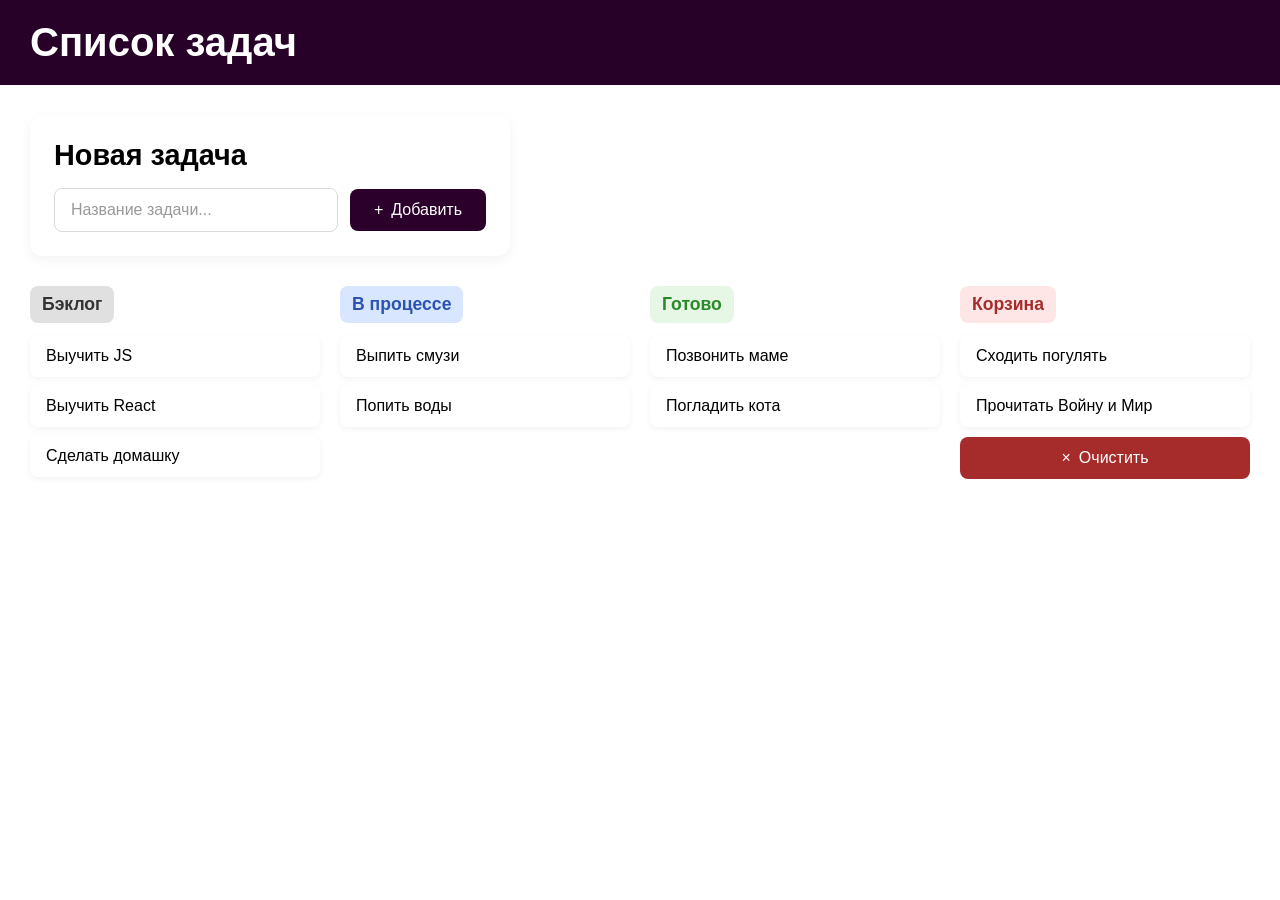
==== index.html @ 72e5e0a4 "a static page" ====
<!DOCTYPE html>
<html lang="ru">
<head>
  <meta charset="UTF-8" />
  <meta name="viewport" content="width=device-width, initial-scale=1.0" />
  <title>Список задач</title>
  <link rel="stylesheet" href="styles.css">
</head>
<body>
  <header>
    Список задач
  </header>
  <div class="container">
    <div class="new-task-card">
      <h2>Новая задача</h2>
      <div class="input-group">
        <input type="text" class="task-input" placeholder="Название задачи..." />
        <button class="add-button">
          <span>+</span>
          Добавить
        </button>
      </div>
    </div>
    <div class="columns">
      <!-- Бэклог -->
      <div class="column">
        <div class="column-header backlog">Бэклог</div>
        <div class="task-item">Выучить JS</div>
        <div class="task-item">Выучить React</div>
        <div class="task-item">Сделать домашку</div>
      </div>
      <!-- В процессе -->
      <div class="column">
        <div class="column-header in-progress">В процессе</div>
        <div class="task-item">Выпить смузи</div>
        <div class="task-item">Попить воды</div>
      </div>
      <!-- Готово -->
      <div class="column">
        <div class="column-header done">Готово</div>
        <div class="task-item">Позвонить маме</div>
        <div class="task-item">Погладить кота</div>
      </div>
      <!-- Корзина -->
      <div class="column">
        <div class="column-header trash">Корзина</div>
        <div class="task-item">Сходить погулять</div>
        <div class="task-item">Прочитать Войну и Мир</div>
        <button class="clear-button">
          <span>×</span>
          Очистить
        </button>
      </div>
    </div>
  </div>
</body>
</html>
---- styles.css ----
* {
  margin: 0;
  padding: 0;
  box-sizing: border-box;
  font-family: 'Segoe UI', Tahoma, Geneva, Verdana, sans-serif;
}
body {
  background-color: white;
  color: black;
}
header {
  background-color: rgb(39, 1, 39);
  color: white;
  padding: 20px 30px;
  font-size: 2.5rem;
  font-weight: bold;
  text-align: left;
}
.container {
  max-width: 1400px;
  margin: 0 auto;
  padding: 30px;
}
.new-task-card {
  background-color: white;
  border-radius: 12px;
  padding: 24px;
  box-shadow: 0 4px 12px rgba(0, 0, 0, 0.05);
  margin-bottom: 30px;
  width: 30rem; 
}
.new-task-card h2 {
  font-size: 1.8rem;
  margin-bottom: 16px;
  font-weight: 600;
}
.input-group {
  display: flex;
  gap: 12px;
  align-items: center;
}
.task-input {
  flex: 1;
  padding: 12px 16px;
  border: 1px solid #d9d9d9;
  border-radius: 8px;
  font-size: 1rem;
  outline: none;
}
.task-input::placeholder {
  color: #999;
}
.add-button {
  background-color: rgb(43, 1, 43);
  color: white;
  border: none;
  border-radius: 8px;
  padding: 12px 24px;
  font-size: 1rem;
  cursor: pointer;
  font-weight: 500;
  display: flex;
  align-items: center;
  gap: 8px;
}
.add-button:hover {
  background-color: rgb(48, 2, 48);
}
.columns {
  display: grid;
  grid-template-columns: repeat(4, 1fr);
  gap: 20px;
  margin-top: 20px;
}
.column-header {
  font-size: 1.1rem;
  font-weight: 600;
  padding: 8px 12px;
  border-radius: 8px;
  margin-bottom: 12px;
  text-align: center;
  width: fit-content;
}
.backlog {
  background-color: #e0e0e0;
  color: #333;
}
.in-progress {
  background-color: #d8e6ff;
  color: #2a53b2;
}
.done {
  background-color: #e6f7e6;
  color: #2a8a2a;
}
.trash {
  background-color: #ffe6e6;
  color: #a62c2c;
}
.task-item {
  background-color: white;
  border-radius: 8px;
  padding: 12px 16px;
  margin-bottom: 8px;
  box-shadow: 0 2px 6px rgba(0, 0, 0, 0.05);
  transition: transform 0.2s ease;
}
.task-item:hover {
  transform: translateY(-2px);
}
.backlog .task-item {
  border-left: 4px solid #e0e0e0;
}
.in-progress .task-item {
  border-left: 4px solid #d8e6ff;
}
.done .task-item {
  border-left: 4px solid #e6f7e6;
}
.trash .task-item {
  border-left: 4px solid #ffe6e6;
}
.clear-button {
  background-color: #a62c2c;
  color: white;
  border: none;
  border-radius: 8px;
  padding: 12px 24px;
  font-size: 1rem;
  cursor: pointer;
  display: flex;
  align-items: center;
  justify-content: center;
  gap: 8px;
  margin-top: 10px;
  width: 100%;
}
.clear-button:hover {
  background-color: #8b1e1e;
}
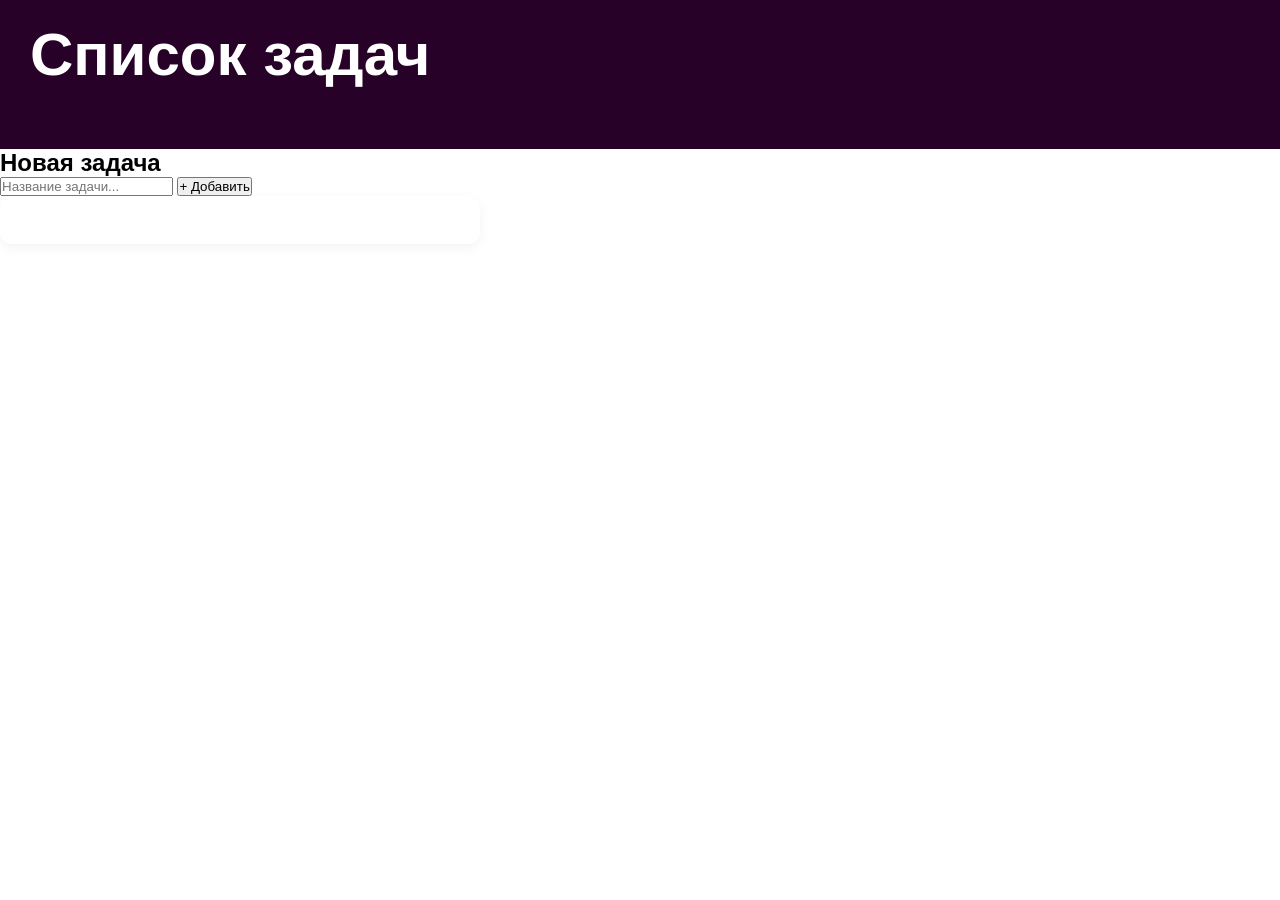
==== commit 0542a8ed: "class work 3" ====
--- a/index.html
+++ b/index.html
@@ -1,57 +1,23 @@
 <!DOCTYPE html>
-<html lang="ru">
+<html lang="en">
 <head>
-  <meta charset="UTF-8" />
-  <meta name="viewport" content="width=device-width, initial-scale=1.0" />
-  <title>Список задач</title>
-  <link rel="stylesheet" href="styles.css">
+  <meta charset="UTF-8">
+  <meta name="viewport" content="width=device-width, initial-scale=1.0">
+  <title>Nyirenda Nathanael</title>
+  <link rel="stylesheet" href="style/styles/normalize.css">
+  <link rel="stylesheet" href="style/style.css">
+
 </head>
 <body>
-  <header>
-    Список задач
-  </header>
-  <div class="container">
-    <div class="new-task-card">
-      <h2>Новая задача</h2>
-      <div class="input-group">
-        <input type="text" class="task-input" placeholder="Название задачи..." />
-        <button class="add-button">
-          <span>+</span>
-          Добавить
-        </button>
-      </div>
-    </div>
-    <div class="columns">
-      <!-- Бэклог -->
-      <div class="column">
-        <div class="column-header backlog">Бэклог</div>
-        <div class="task-item">Выучить JS</div>
-        <div class="task-item">Выучить React</div>
-        <div class="task-item">Сделать домашку</div>
-      </div>
-      <!-- В процессе -->
-      <div class="column">
-        <div class="column-header in-progress">В процессе</div>
-        <div class="task-item">Выпить смузи</div>
-        <div class="task-item">Попить воды</div>
-      </div>
-      <!-- Готово -->
-      <div class="column">
-        <div class="column-header done">Готово</div>
-        <div class="task-item">Позвонить маме</div>
-        <div class="task-item">Погладить кота</div>
-      </div>
-      <!-- Корзина -->
-      <div class="column">
-        <div class="column-header trash">Корзина</div>
-        <div class="task-item">Сходить погулять</div>
-        <div class="task-item">Прочитать Войну и Мир</div>
-        <button class="clear-button">
-          <span>×</span>
-          Очистить
-        </button>
-      </div>
-    </div>
-  </div>
+  <section class="app">
+    <header></header>
+    <main>
+      <section class="form-container"></section>
+      <section class="new-task-card"></section>
+      <section class="input-group"></section>
+    </main>
+  </section>
+
+  <script type="module" src="src/main.js"></script>
 </body>
 </html>
--- a/style/style.css
+++ b/style/style.css
@@ -0,0 +1,141 @@
+* {
+  margin: 0;
+  padding: 0;
+  box-sizing: border-box;
+  font-family: sans-serif;
+}
+body {
+  background-color: white;
+  color: black;
+}
+
+header {
+  background-color: rgb(39, 1, 39);
+  color: white;
+  padding: 20px 30px;
+  font-size: 2.5rem;
+  font-weight: bold;
+  text-align: left;
+}
+.container {
+  max-width: 1400px;
+  margin: 0 auto;
+  padding: 30px;
+}
+.new-task-card {
+  background-color: white;
+  border-radius: 12px;
+  padding: 24px;
+  box-shadow: 0 4px 12px rgba(0, 0, 0, 0.05);
+  margin-bottom: 30px;
+  width: 30rem; 
+}
+.new-task-card h2 {
+  font-size: 1.8rem;
+  margin-bottom: 16px;
+  font-weight: 600;
+}
+.input-group {
+  display: flex;
+  gap: 12px;
+  align-items: center;
+}
+.task-input {
+  flex: 1;
+  padding: 12px 16px;
+  border: 1px solid #d9d9d9;
+  border-radius: 8px;
+  font-size: 1rem;
+  outline: none;
+}
+.task-input::placeholder {
+  color: #999;
+}
+.add-button {
+  background-color: rgb(43, 1, 43);
+  color: white;
+  border: none;
+  border-radius: 8px;
+  padding: 12px 24px;
+  font-size: 1rem;
+  cursor: pointer;
+  font-weight: 500;
+  display: flex;
+  align-items: center;
+  gap: 8px;
+}
+.add-button:hover {
+  background-color: rgb(48, 2, 48);
+}
+.columns {
+  display: grid;
+  grid-template-columns: repeat(4, 1fr);
+  gap: 20px;
+  margin-top: 20px;
+}
+.column-header {
+  font-size: 1.1rem;
+  font-weight: 600;
+  padding: 8px 12px;
+  border-radius: 8px;
+  margin-bottom: 12px;
+  text-align: center;
+  width: fit-content;
+}
+.backlog {
+  background-color: #e0e0e0;
+  color: #333;
+}
+.in-progress {
+  background-color: #d8e6ff;
+  color: #2a53b2;
+}
+.done {
+  background-color: #e6f7e6;
+  color: #2a8a2a;
+}
+.trash {
+  background-color: #ffe6e6;
+  color: #a62c2c;
+}
+.task-item {
+  background-color: white;
+  border-radius: 8px;
+  padding: 12px 16px;
+  margin-bottom: 8px;
+  box-shadow: 0 2px 6px rgba(0, 0, 0, 0.05);
+  transition: transform 0.2s ease;
+}
+.task-item:hover {
+  transform: translateY(-2px);
+}
+.backlog .task-item {
+  border-left: 4px solid #e0e0e0;
+}
+.in-progress .task-item {
+  border-left: 4px solid #d8e6ff;
+}
+.done .task-item {
+  border-left: 4px solid #e6f7e6;
+}
+.trash .task-item {
+  border-left: 4px solid #ffe6e6;
+}
+.clear-button {
+  background-color: #a62c2c;
+  color: white;
+  border: none;
+  border-radius: 8px;
+  padding: 12px 24px;
+  font-size: 1rem;
+  cursor: pointer;
+  display: flex;
+  align-items: center;
+  justify-content: center;
+  gap: 8px;
+  margin-top: 10px;
+  width: 100%;
+}
+.clear-button:hover {
+  background-color: #8b1e1e;
+}
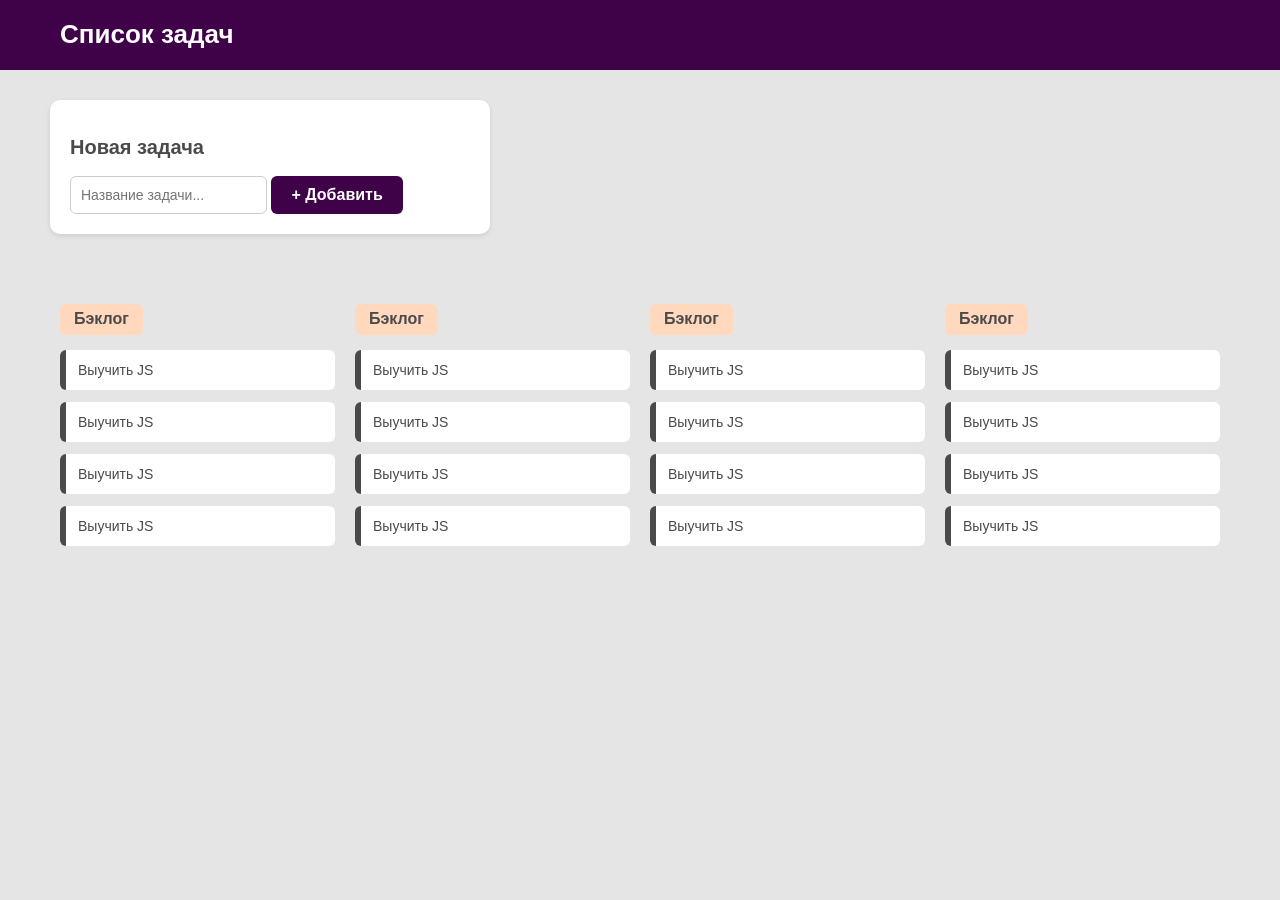
==== commit 2016d3bb: "lab3 work uploaded" ====
--- a/index.html
+++ b/index.html
@@ -5,7 +5,7 @@
   <meta name="viewport" content="width=device-width, initial-scale=1.0">
   <title>Nyirenda Nathanael</title>
   <link rel="stylesheet" href="style/styles/normalize.css">
-  <link rel="stylesheet" href="style/style.css">
+  <link rel="stylesheet" href="style/styles/style.css">
 
 </head>
 <body>
@@ -13,8 +13,7 @@
     <header></header>
     <main>
       <section class="form-container"></section>
-      <section class="new-task-card"></section>
-      <section class="input-group"></section>
+      <section class="task-board"></section>
     </main>
   </section>
 
--- a/style/styles/style.css
+++ b/style/styles/style.css
@@ -0,0 +1,178 @@
+body {
+  font-family: Arial, sans-serif;
+  background: #e6e5e5;
+  color: #4a4a4a;
+}
+
+.form-container {
+  padding: 20px 40px; 
+}
+
+.task-board {
+  padding: 20px 40px; 
+}
+
+/*  Шапка  */
+.header {
+  background: #3f0148;
+  padding: 20px 60px;
+  text-align: left;
+}
+
+.title {
+  color: #fff;
+  margin: 0;
+  font-size: 26px;
+  font-weight: bold;
+}
+
+.main {
+  padding: 20px 40px;
+}
+
+/* Форма добавления  */
+.add-task-form {
+  background: #fff;
+  padding: 20px;
+  margin: 10px;
+  width: 100%;
+  max-width: 400px;
+  border-radius: 10px;
+  box-shadow: 0 2px 5px rgba(0,0,0,0.1);
+}
+
+.add-task-form_title {
+  font-weight: bold;
+  font-size: 20px;
+  margin-right: 12px;
+}
+
+.add-task-form_row {
+  display: flex;
+  align-items: center;
+  gap: 10px;
+}
+
+.add-task-form_input {
+  flex: 1;
+  padding: 10px;
+  border: 1px solid #ccc;
+  border-radius: 6px;
+  font-size: 14px;
+}
+
+.add-task-form_input:focus {
+  outline: none;
+  border-color: #3f0148;
+  box-shadow: 0 0 5px rgba(47, 128, 237, 0.4);
+}
+
+.add-task-form_submit {
+  flex-shrink: 0;
+  background: #3f0148;
+  color: #fff;
+  border: none;
+  padding: 10px 20px;
+  border-radius: 6px;
+  cursor: pointer;
+  font-weight: bold;
+  transition: background 0.2s;
+}
+
+.add-task-form_submit:hover {
+  background: #3f0148;
+}
+
+/* Таблица колонки */
+.table {
+  display: flex;
+  justify-content: space-around;
+  align-items: flex-start;
+  padding: 20px;
+  gap: 20px;
+}
+
+.column {
+  flex: 1;
+  min-width: 220px;
+}
+
+/* Заголовки колонок */
+.header_item {
+  font-weight: bold;
+  padding: 6px 14px;
+  border-radius: 6px;
+  margin: 0 auto 15px auto;
+  display: inline-block;
+  text-align: center;
+}
+
+.header_backlog {
+  background: #ffd8be;
+  color: #4a4a4a;
+}
+
+.header_pending {
+  background: #c5e7e2;
+  color: #00695c;
+}
+
+.header_complited {
+  background: #c8e6c9;
+  color: #2e7d32;
+}
+
+.header_cart {
+  background: #f9b5ac;
+  color: #8b0000;
+}
+
+/* Списки задач */
+.tasks_list {
+  list-style: none;
+  padding: 0;
+  margin: 0;
+}
+
+/* Задачи */
+.tasks_item {
+  background: white;
+  padding: 12px;
+  margin-bottom: 12px;
+  border-radius: 6px;
+  font-size: 14px;
+  border-left: 6px solid transparent;
+}
+
+.tasks_backlog {
+  border-left-color: #4a4a4a;
+}
+
+.tasks_pending {
+  border-left-color: #00695c;
+}
+
+.tasks_complited {
+  border-left-color: #2e7d32;
+}
+
+.tasks_cart {
+  border-left-color: #8b0000;
+}
+
+/* Кнопка удалить */
+.tasks_clear-button {
+  background: #e74c3c;
+  color: white;
+  border: none;
+  padding: 12px;
+  width: 100%;
+  border-radius: 6px;
+  cursor: pointer;
+  font-weight: bold;
+  transition: background 0.2s;
+}
+
+.tasks_clear-button:hover {
+  background: #c0392b;
+}
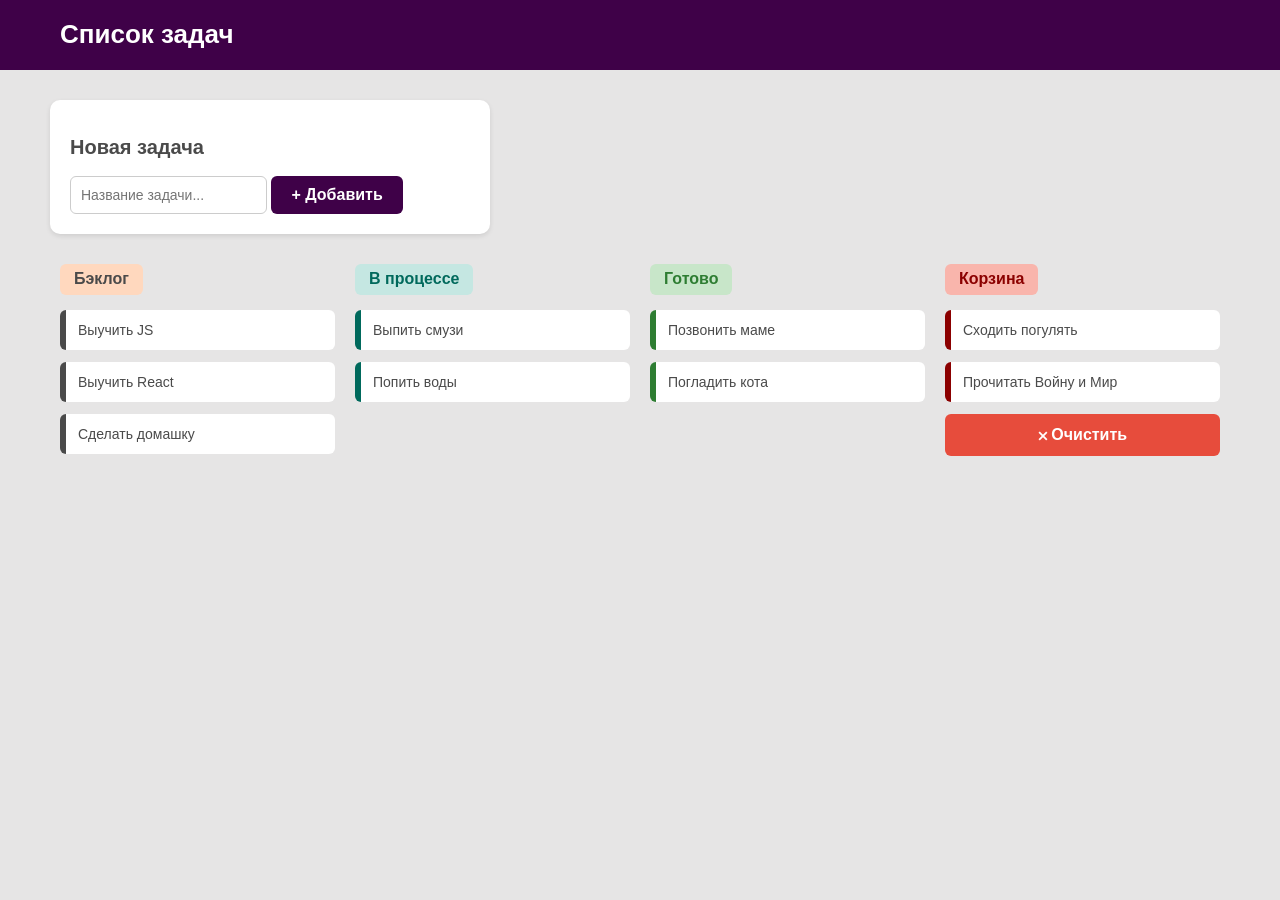
==== commit ed3db0d5: "Add files via upload" ====
--- a/index.html
+++ b/index.html
@@ -1,22 +1,76 @@
 <!DOCTYPE html>
-<html lang="en">
-<head>
-  <meta charset="UTF-8">
-  <meta name="viewport" content="width=device-width, initial-scale=1.0">
-  <title>Nyirenda Nathanael</title>
-  <link rel="stylesheet" href="style/styles/normalize.css">
-  <link rel="stylesheet" href="style/styles/style.css">
+<html lang="ru">
+  <head>
+    <meta charset="UTF-8" />
+    <meta http-equiv="X-UA-Compatible" content="IE=edge" />
+    <meta name="viewport" content="width=device-width, initial-scale=1.0" />
+    
 
-</head>
-<body>
-  <section class="app">
-    <header></header>
-    <main>
-      <section class="form-container"></section>
-      <section class="task-board"></section>
+    <link rel="stylesheet" href="style/styles/normalize.css" />
+    <link rel="stylesheet" href="style/styles/style.css" />
+    
+    <title>Nyirenda Nathanael - Список задач</title>
+  </head>
+  <body class="body">
+    <header>
+      <div class="header">
+        <h1 class="title">Список задач</h1>
+      </div>
+    </header>
+
+    <main class="main">
+      <form class="add-task-form">
+        <h2 class="add-task-form_title">Новая задача</h2>
+        <div class="add-task-form_row"></div>
+        <input
+          type="text"
+          placeholder="Название задачи..."
+          class="add-task-form_input"
+        />
+        <input
+          type="submit"
+          value="+ Добавить"
+          class="add-task-form_submit"
+        />
+      </form>
+
+      <div class="table">
+        <div class="column">
+          <div class="header_item header_backlog">Бэклог</div>
+          <ul class="tasks_list">
+            <li class="tasks_item tasks_backlog">Выучить JS</li>
+            <li class="tasks_item tasks_backlog">Выучить React</li>
+            <li class="tasks_item tasks_backlog">Сделать домашку</li>
+          </ul>
+        </div>
+
+        <div class="column">
+          <div class="header_item header_pending">В процессе</div>
+          <ul class="tasks_list">
+            <li class="tasks_item tasks_pending">Выпить смузи</li>
+            <li class="tasks_item tasks_pending">Попить воды</li>
+          </ul>
+        </div>
+
+        <div class="column">
+          <div class="header_item header_complited">Готово</div>
+          <ul class="tasks_list">
+            <li class="tasks_item tasks_complited">Позвонить маме</li>
+            <li class="tasks_item tasks_complited">Погладить кота</li>
+          </ul>
+        </div>
+
+        <div class="column">
+          <div class="header_item header_cart">Корзина</div>
+          <ul class="tasks_list">
+            <li class="tasks_item tasks_cart">Сходить погулять</li>
+            <li class="tasks_item tasks_cart">Прочитать Войну и Мир</li>
+          </ul>
+          <button id="button" class="tasks_clear-button">⨉ Очистить</button>
+        </div>
+      </div>
     </main>
-  </section>
 
-  <script type="module" src="src/main.js"></script>
-</body>
-</html>+    <script src="script.js"></script>
+  </body>
+</html>
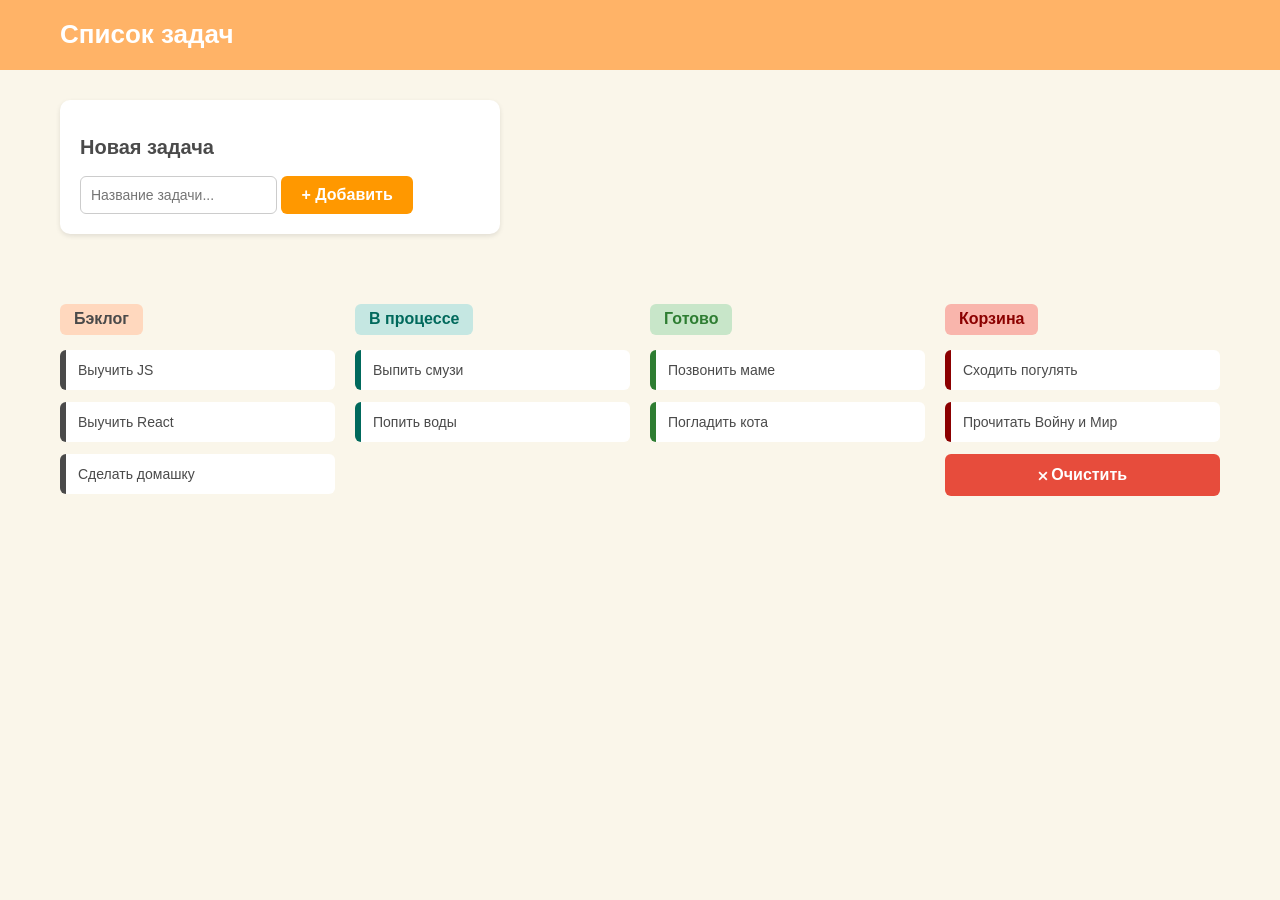
==== commit e5e6007a: "Add files via upload" ====
--- a/index.html
+++ b/index.html
@@ -1,76 +1,22 @@
 <!DOCTYPE html>
-<html lang="ru">
-  <head>
-    <meta charset="UTF-8" />
-    <meta http-equiv="X-UA-Compatible" content="IE=edge" />
-    <meta name="viewport" content="width=device-width, initial-scale=1.0" />
-    
+<html lang="en">
+<head>
+  <meta charset="UTF-8">
+  <meta name="viewport" content="width=device-width, initial-scale=1.0">
+  <title>Nyirenda Nathanael</title>
+  <link rel="stylesheet" href="style/styles/normalize.css">
+  <link rel="stylesheet" href="style/styles/style.css">
 
-    <link rel="stylesheet" href="style/styles/normalize.css" />
-    <link rel="stylesheet" href="style/styles/style.css" />
-    
-    <title>Nyirenda Nathanael - Список задач</title>
-  </head>
-  <body class="body">
-    <header>
-      <div class="header">
-        <h1 class="title">Список задач</h1>
-      </div>
-    </header>
+</head>
+<body>
+  <section class="app">
+    <header></header>
+    <main>
+      <section class="form-container"></section>
+      <section class="task-board"></section>
+    </main>
+  </section>
 
-    <main class="main">
-      <form class="add-task-form">
-        <h2 class="add-task-form_title">Новая задача</h2>
-        <div class="add-task-form_row"></div>
-        <input
-          type="text"
-          placeholder="Название задачи..."
-          class="add-task-form_input"
-        />
-        <input
-          type="submit"
-          value="+ Добавить"
-          class="add-task-form_submit"
-        />
-      </form>
-
-      <div class="table">
-        <div class="column">
-          <div class="header_item header_backlog">Бэклог</div>
-          <ul class="tasks_list">
-            <li class="tasks_item tasks_backlog">Выучить JS</li>
-            <li class="tasks_item tasks_backlog">Выучить React</li>
-            <li class="tasks_item tasks_backlog">Сделать домашку</li>
-          </ul>
-        </div>
-
-        <div class="column">
-          <div class="header_item header_pending">В процессе</div>
-          <ul class="tasks_list">
-            <li class="tasks_item tasks_pending">Выпить смузи</li>
-            <li class="tasks_item tasks_pending">Попить воды</li>
-          </ul>
-        </div>
-
-        <div class="column">
-          <div class="header_item header_complited">Готово</div>
-          <ul class="tasks_list">
-            <li class="tasks_item tasks_complited">Позвонить маме</li>
-            <li class="tasks_item tasks_complited">Погладить кота</li>
-          </ul>
-        </div>
-
-        <div class="column">
-          <div class="header_item header_cart">Корзина</div>
-          <ul class="tasks_list">
-            <li class="tasks_item tasks_cart">Сходить погулять</li>
-            <li class="tasks_item tasks_cart">Прочитать Войну и Мир</li>
-          </ul>
-          <button id="button" class="tasks_clear-button">⨉ Очистить</button>
-        </div>
-      </div>
-    </main>
-
-    <script src="script.js"></script>
-  </body>
-</html>
+  <script type="module" src="src/main.js"></script>
+</body>
+</html>
--- a/style/styles/style.css
+++ b/style/styles/style.css
@@ -1,11 +1,11 @@
 body {
   font-family: Arial, sans-serif;
-  background: #e6e5e5;
+  background: #faf6ea;
   color: #4a4a4a;
 }
 
 .form-container {
-  padding: 20px 40px; 
+  padding: 20px 50px; 
 }
 
 .task-board {
@@ -14,7 +14,7 @@
 
 /*  Шапка  */
 .header {
-  background: #3f0148;
+  background: #ffb367;
   padding: 20px 60px;
   text-align: left;
 }
@@ -63,13 +63,13 @@
 
 .add-task-form_input:focus {
   outline: none;
-  border-color: #3f0148;
+  border-color: #ff9800;
   box-shadow: 0 0 5px rgba(47, 128, 237, 0.4);
 }
 
 .add-task-form_submit {
   flex-shrink: 0;
-  background: #3f0148;
+  background: #ff9800;
   color: #fff;
   border: none;
   padding: 10px 20px;
@@ -80,7 +80,7 @@
 }
 
 .add-task-form_submit:hover {
-  background: #3f0148;
+  background: #e67e00;
 }
 
 /* Таблица колонки */
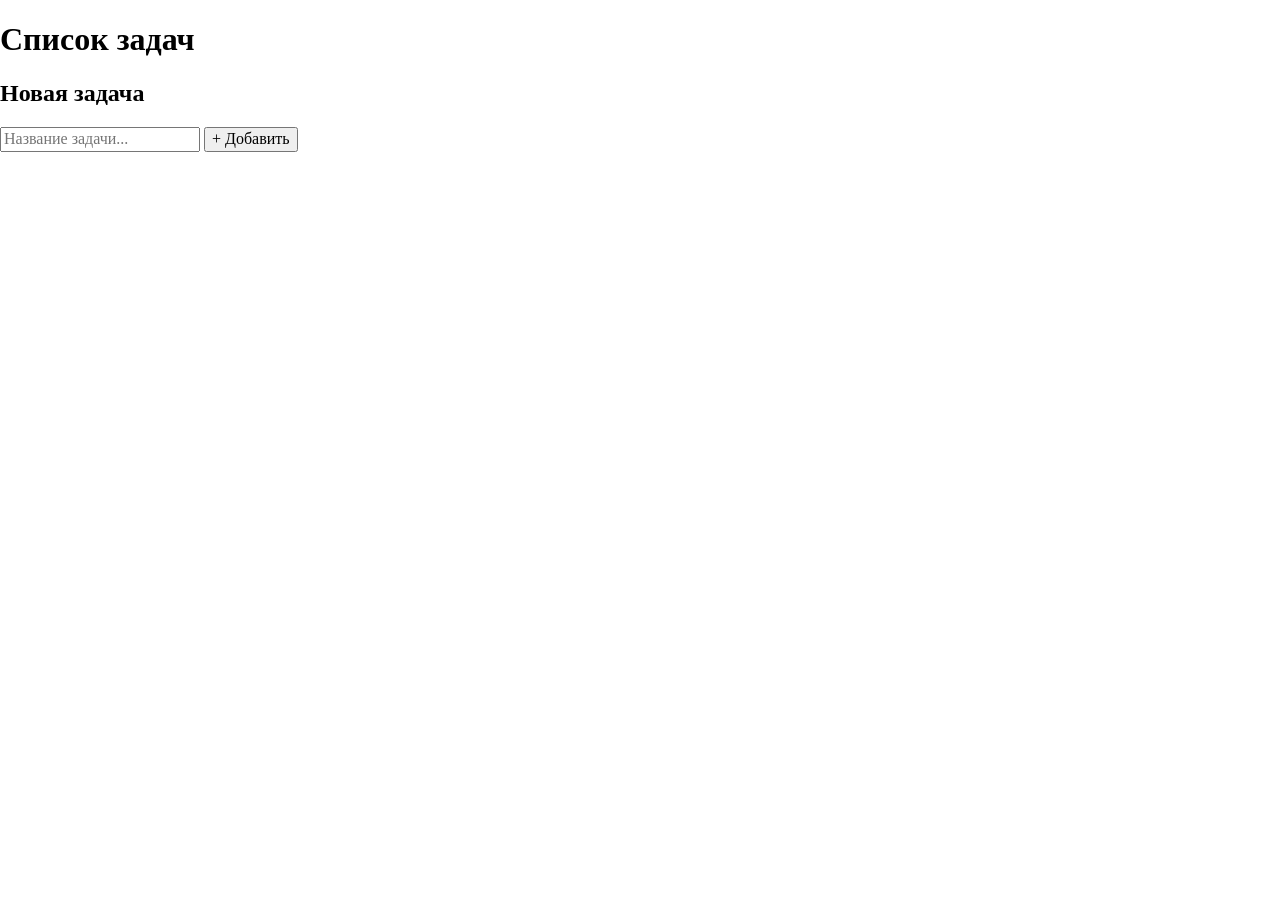
==== commit 95201266: "Add files via upload" ====
--- a/index.html
+++ b/index.html
@@ -5,7 +5,7 @@
   <meta name="viewport" content="width=device-width, initial-scale=1.0">
   <title>Nyirenda Nathanael</title>
   <link rel="stylesheet" href="style/styles/normalize.css">
-  <link rel="stylesheet" href="style/styles/style.css">
+  <link rel="stylesheet" href="style/style.css">
 
 </head>
 <body>
@@ -13,7 +13,8 @@
     <header></header>
     <main>
       <section class="form-container"></section>
-      <section class="task-board"></section>
+      <section class="new-task-card"></section>
+      <section class="input-group"></section>
     </main>
   </section>
 
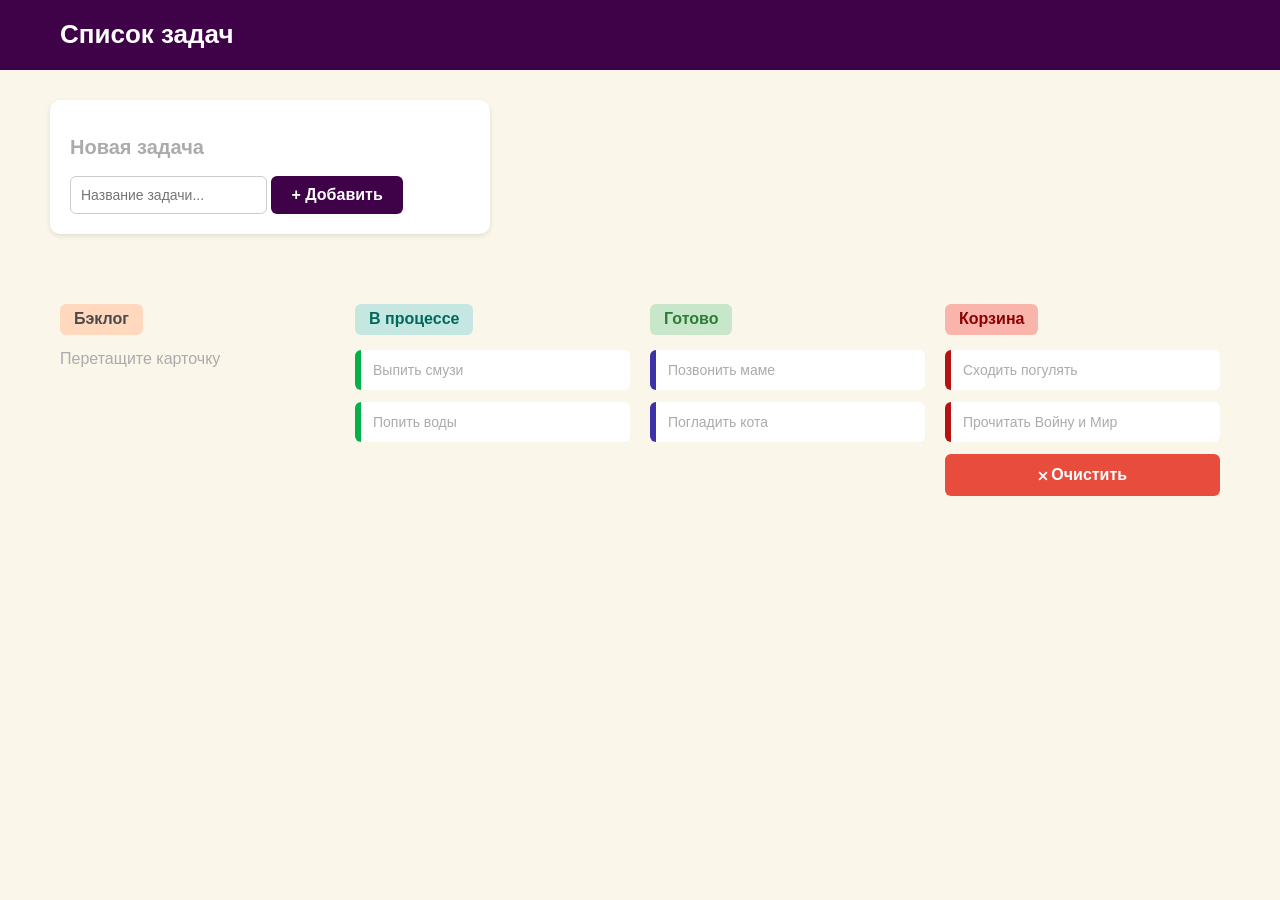
==== commit 831cf378: "Add files via upload" ====
--- a/index.html
+++ b/index.html
@@ -5,7 +5,7 @@
   <meta name="viewport" content="width=device-width, initial-scale=1.0">
   <title>Nyirenda Nathanael</title>
   <link rel="stylesheet" href="style/styles/normalize.css">
-  <link rel="stylesheet" href="style/style.css">
+  <link rel="stylesheet" href="style/styles/style.css">
 
 </head>
 <body>
@@ -13,8 +13,7 @@
     <header></header>
     <main>
       <section class="form-container"></section>
-      <section class="new-task-card"></section>
-      <section class="input-group"></section>
+      <section class="task-board"></section>
     </main>
   </section>
 
--- a/style/styles/style.css
+++ b/style/styles/style.css
@@ -0,0 +1,173 @@
+body {
+  font-family: Arial, sans-serif;
+  background: #faf6ea;
+  color: #ababab;
+}
+
+.form-container {
+  padding: 20px 40px; 
+}
+
+.task-board {
+  padding: 20px 40px; 
+}
+
+.header {
+  background: #3f0148;
+  padding: 20px 60px;
+  text-align: left;
+}
+
+.title {
+  color: #fff;
+  margin: 0;
+  font-size: 26px;
+  font-weight: bold;
+}
+
+.main {
+  padding: 20px 40px;
+}
+
+.add-task-form {
+  background: #fff;
+  padding: 20px;
+  margin: 10px;
+  width: 100%;
+  max-width: 400px;
+  border-radius: 10px;
+  box-shadow: 0 2px 5px rgba(0,0,0,0.1);
+}
+
+.add-task-form_title {
+  font-weight: bold;
+  font-size: 20px;
+  margin-right: 12px;
+}
+
+.add-task-form_row {
+  display: flex;
+  align-items: center;
+  gap: 10px;
+}
+
+.add-task-form_input {
+  flex: 1;
+  padding: 10px;
+  border: 1px solid #ccc;
+  border-radius: 6px;
+  font-size: 14px;
+}
+
+.add-task-form_input:focus {
+  outline: none;
+  border-color: #3f0148;
+  box-shadow: 0 0 5px rgba(47, 128, 237, 0.4);
+}
+
+.add-task-form_submit {
+  flex-shrink: 0;
+  background: #3f0148;
+  color: #fff;
+  border: none;
+  padding: 10px 20px;
+  border-radius: 6px;
+  cursor: pointer;
+  font-weight: bold;
+  transition: background 0.2s;
+}
+
+.add-task-form_submit:hover {
+  background: #e67e00;
+}
+
+.table {
+  display: flex;
+  justify-content: space-around;
+  align-items: flex-start;
+  padding: 20px;
+  gap: 20px;
+}
+
+.column {
+  flex: 1;
+  min-width: 220px;
+}
+
+/* Заголовки колонок */
+.header_item {
+  font-weight: bold;
+  padding: 6px 14px;
+  border-radius: 6px;
+  margin: 0 auto 15px auto;
+  display: inline-block;
+  text-align: center;
+}
+
+.header_backlog {
+  background: #ffd8be;
+  color: #4a4a4a;
+}
+
+.header_pending {
+  background: #c5e7e2;
+  color: #00695c;
+}
+
+.header_complited {
+  background: #c8e6c9;
+  color: #2e7d32;
+}
+
+.header_cart {
+  background: #f9b5ac;
+  color: #8b0000;
+}
+
+.tasks_list {
+  list-style: none;
+  padding: 0;
+  margin: 0;
+}
+
+.tasks_item {
+  background: white;
+  padding: 12px;
+  margin-bottom: 12px;
+  border-radius: 6px;
+  font-size: 14px;
+  border-left: 6px solid transparent;
+}
+
+.tasks_backlog {
+  border-left-color: #3f0148;
+}
+
+.tasks_pending {
+  border-left-color: #04b049;
+}
+
+.tasks_complited {
+  border-left-color: #3e32a8;
+}
+
+.tasks_cart {
+  border-left-color: #b51212;
+}
+
+/* Кнопка удалить */
+.tasks_clear-button {
+  background: #e74c3c;
+  color: white;
+  border: none;
+  padding: 12px;
+  width: 100%;
+  border-radius: 6px;
+  cursor: pointer;
+  font-weight: bold;
+  transition: background 0.2s;
+}
+
+.tasks_clear-button:hover {
+  background: #c0392b;
+}
